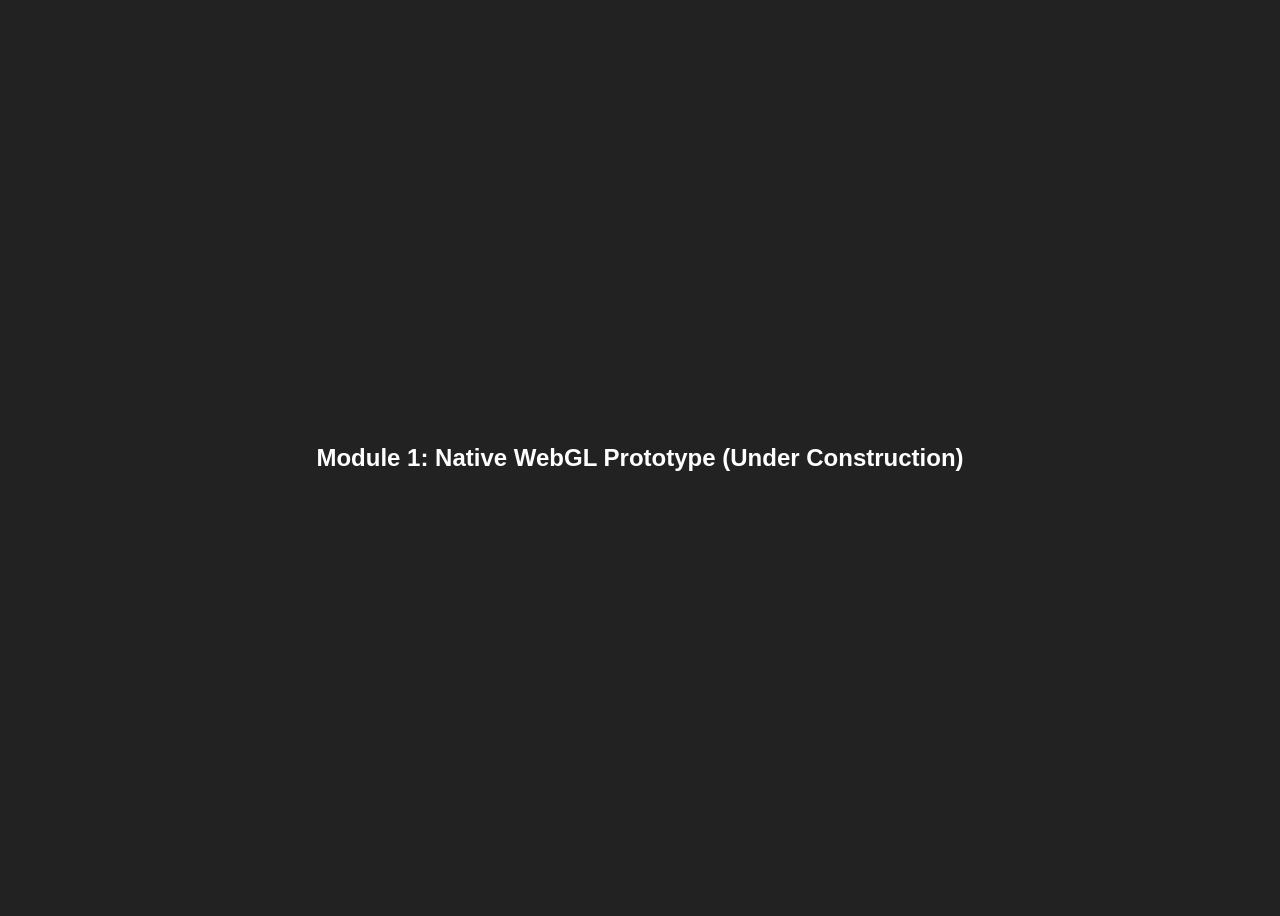
==== modules/module1-webgl/index.html @ 401b4e0e "Setup folder structure and Web Shell Portal navigation" ====
<!-- Page displaying pure WebGL. -->
<!DOCTYPE html>
<html>
<body style="background:#222; color:#fff; display:flex; justify-content:center; align-items:center; height:100vh; font-family:sans-serif;">
    <h2>Module 1: Native WebGL Prototype (Under Construction)</h2>
</body>
</html>
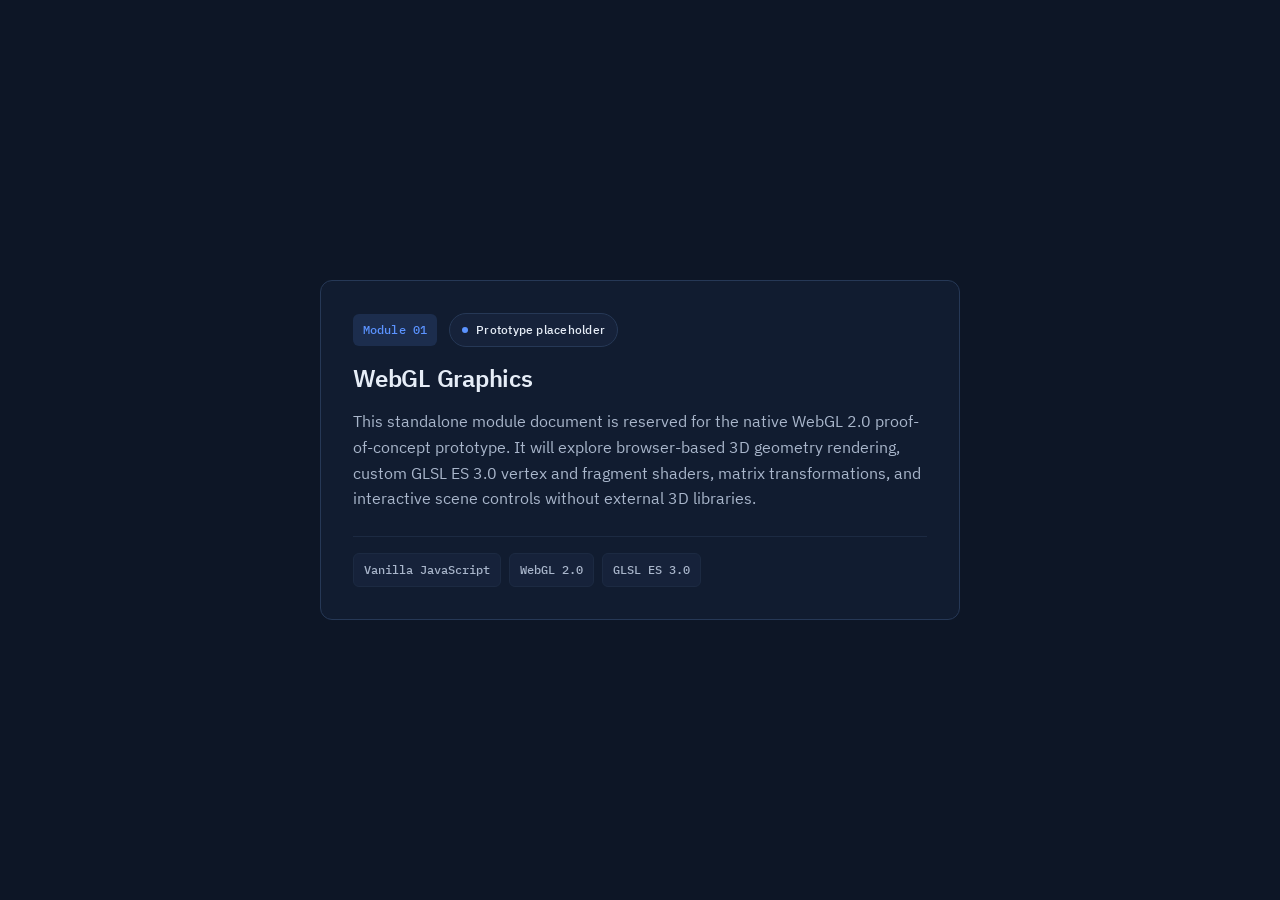
==== commit d64cb831: "feat(portal): complete Phase 2 portal shell, navigation, docs, and layout refinement" ====
--- a/modules/module1-webgl/index.html
+++ b/modules/module1-webgl/index.html
@@ -1,7 +1,167 @@
-<!-- Page displaying pure WebGL. -->
-<!DOCTYPE html>
-<html>
-<body style="background:#222; color:#fff; display:flex; justify-content:center; align-items:center; height:100vh; font-family:sans-serif;">
-    <h2>Module 1: Native WebGL Prototype (Under Construction)</h2>
-</body>
-</html>+<!doctype html>
+<html lang="en">
+  <head>
+    <meta charset="UTF-8" />
+    <meta name="viewport" content="width=device-width, initial-scale=1.0" />
+    <title>Module 01: WebGL Graphics — Prototype Placeholder</title>
+    <link rel="stylesheet" href="../../css/fonts.css" />
+    <style>
+      :root {
+        --bg-canvas: #0d1626;
+        --bg-surface: #111c30;
+        --bg-tag: #16223a;
+        --border-subtle: #1c2a42;
+        --border-default: #263856;
+        --text-primary: #e6edf7;
+        --text-secondary: #a9b6cb;
+        --text-muted: #7d8ba3;
+        --module-accent: #5b93ff;
+        --module-accent-bg: rgba(91, 147, 255, 0.14);
+        --font-sans: "IBM Plex Sans", system-ui, -apple-system, "Segoe UI", sans-serif;
+        --font-mono: "IBM Plex Mono", ui-monospace, SFMono-Regular, Consolas, monospace;
+        color-scheme: dark;
+      }
+
+      *,
+      *::before,
+      *::after {
+        box-sizing: border-box;
+        margin: 0;
+        padding: 0;
+      }
+
+      html,
+      body {
+        min-height: 100dvh;
+        background-color: var(--bg-canvas);
+        color: var(--text-primary);
+        font-family: var(--font-sans);
+        font-size: 16px;
+        line-height: 1.6;
+        -webkit-font-smoothing: antialiased;
+      }
+
+      body {
+        display: flex;
+        align-items: center;
+        justify-content: center;
+        padding: 24px;
+      }
+
+      .placeholder-card {
+        width: 100%;
+        max-width: 640px;
+        background-color: var(--bg-surface);
+        border: 1px solid var(--border-default);
+        border-radius: 12px;
+        padding: 32px;
+        display: flex;
+        flex-direction: column;
+        gap: 16px;
+      }
+
+      .placeholder-meta {
+        display: flex;
+        flex-wrap: wrap;
+        align-items: center;
+        gap: 12px;
+      }
+
+      .module-badge {
+        display: inline-flex;
+        align-items: center;
+        padding: 8px 10px;
+        border-radius: 6px;
+        background-color: var(--module-accent-bg);
+        color: var(--module-accent);
+        font-family: var(--font-mono);
+        font-size: 0.75rem;
+        font-weight: 500;
+        line-height: 1.4;
+        letter-spacing: 0.01em;
+      }
+
+      .status-label {
+        display: inline-flex;
+        align-items: center;
+        gap: 8px;
+        padding: 8px 12px;
+        border-radius: 999px;
+        background-color: var(--bg-tag);
+        border: 1px solid var(--border-default);
+        color: var(--text-primary);
+        font-size: 0.75rem;
+        font-weight: 500;
+        line-height: 1.4;
+        letter-spacing: 0.02em;
+      }
+
+      .status-dot {
+        width: 6px;
+        height: 6px;
+        border-radius: 999px;
+        background-color: var(--module-accent);
+      }
+
+      h1 {
+        font-size: 1.5rem;
+        font-weight: 600;
+        line-height: 1.25;
+        letter-spacing: -0.01em;
+        color: var(--text-primary);
+      }
+
+      p {
+        font-size: 1rem;
+        color: var(--text-secondary);
+        max-width: 60ch;
+      }
+
+      .tech-specs {
+        margin-top: 8px;
+        padding-top: 16px;
+        border-top: 1px solid var(--border-subtle);
+        display: flex;
+        flex-wrap: wrap;
+        gap: 8px;
+        list-style: none;
+      }
+
+      .tech-tag {
+        padding: 8px 10px;
+        border-radius: 6px;
+        background-color: var(--bg-tag);
+        border: 1px solid var(--border-subtle);
+        color: var(--text-secondary);
+        font-family: var(--font-mono);
+        font-size: 0.75rem;
+        font-weight: 500;
+        line-height: 1.4;
+      }
+    </style>
+  </head>
+  <body>
+    <main class="placeholder-card" aria-labelledby="module-heading">
+      <div class="placeholder-meta">
+        <span class="module-badge">Module 01</span>
+        <span class="status-label">
+          <span class="status-dot" aria-hidden="true"></span>
+          <span>Prototype placeholder</span>
+        </span>
+      </div>
+      <h1 id="module-heading">WebGL Graphics</h1>
+      <p>
+        This standalone module document is reserved for the native WebGL 2.0
+        proof-of-concept prototype. It will explore browser-based 3D geometry
+        rendering, custom GLSL ES 3.0 vertex and fragment shaders, matrix
+        transformations, and interactive scene controls without external 3D
+        libraries.
+      </p>
+      <ul class="tech-specs" aria-label="Planned technologies">
+        <li class="tech-tag">Vanilla JavaScript</li>
+        <li class="tech-tag">WebGL 2.0</li>
+        <li class="tech-tag">GLSL ES 3.0</li>
+      </ul>
+    </main>
+  </body>
+</html>
--- a/css/fonts.css
+++ b/css/fonts.css
@@ -0,0 +1,50 @@
+/* ==========================================================================
+   Typography: Self-Hosted Font Definitions
+   Font Families: IBM Plex Sans & IBM Plex Mono
+   License: SIL Open Font License 1.1 (see ../assets/fonts/LICENSE.txt)
+   ========================================================================== */
+
+/* IBM Plex Sans - Regular (400) */
+@font-face {
+  font-family: 'IBM Plex Sans';
+  font-style: normal;
+  font-weight: 400;
+  font-display: swap;
+  src: url('../assets/fonts/IBMPlexSans-Regular.woff2') format('woff2');
+}
+
+/* IBM Plex Sans - Medium (500) */
+@font-face {
+  font-family: 'IBM Plex Sans';
+  font-style: normal;
+  font-weight: 500;
+  font-display: swap;
+  src: url('../assets/fonts/IBMPlexSans-Medium.woff2') format('woff2');
+}
+
+/* IBM Plex Sans - SemiBold (600) */
+@font-face {
+  font-family: 'IBM Plex Sans';
+  font-style: normal;
+  font-weight: 600;
+  font-display: swap;
+  src: url('../assets/fonts/IBMPlexSans-SemiBold.woff2') format('woff2');
+}
+
+/* IBM Plex Mono - Regular (400) */
+@font-face {
+  font-family: 'IBM Plex Mono';
+  font-style: normal;
+  font-weight: 400;
+  font-display: swap;
+  src: url('../assets/fonts/IBMPlexMono-Regular.woff2') format('woff2');
+}
+
+/* IBM Plex Mono - Medium (500) */
+@font-face {
+  font-family: 'IBM Plex Mono';
+  font-style: normal;
+  font-weight: 500;
+  font-display: swap;
+  src: url('../assets/fonts/IBMPlexMono-Medium.woff2') format('woff2');
+}
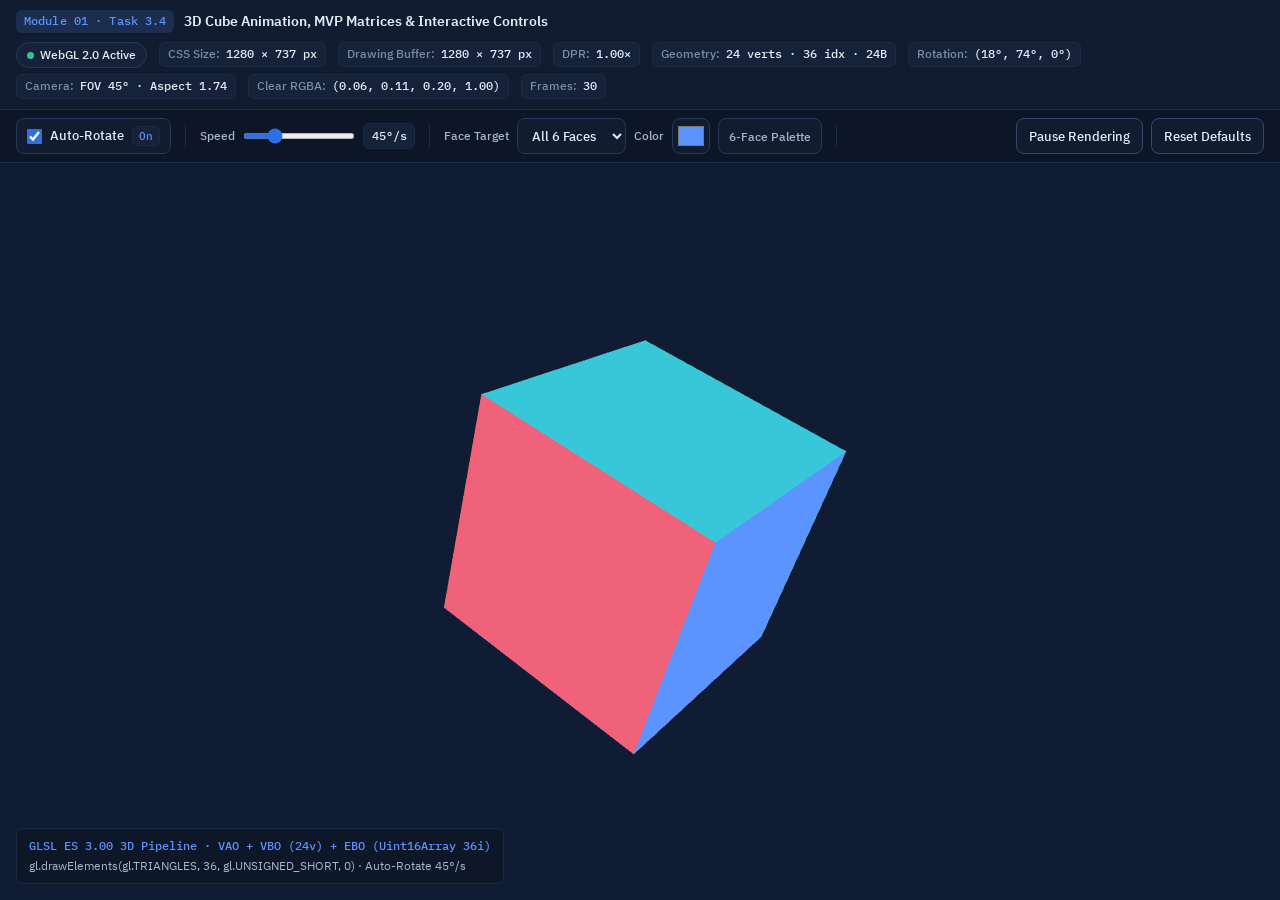
==== commit ae77cbb2: "Add WebGL shader pipeline implementation and responsive styles - Introduced a new JavaScript file sh" ====
--- a/modules/module1-webgl/index.html
+++ b/modules/module1-webgl/index.html
@@ -3,165 +3,323 @@
   <head>
     <meta charset="UTF-8" />
     <meta name="viewport" content="width=device-width, initial-scale=1.0" />
-    <title>Module 01: WebGL Graphics — Prototype Placeholder</title>
+    <title>Module 01: WebGL Graphics — Task 3.4 Animation &amp; Interactive Controls</title>
+    <link
+      rel="icon"
+      type="image/svg+xml"
+      href="data:image/svg+xml,%3Csvg xmlns='http://www.w3.org/2000/svg' viewBox='0 0 32 32' fill='none'%3E%3Crect width='32' height='32' rx='6' fill='%230B1220'/%3E%3Cpolygon points='16,4 27,10.5 27,21.5 16,28 5,21.5 5,10.5' stroke='%235B93FF' stroke-width='2' stroke-linejoin='round'/%3E%3Cpolyline points='5,10.5 16,17 27,10.5' stroke='%2338C6D9' stroke-width='2' stroke-linejoin='round'/%3E%3Cline x1='16' y1='17' x2='16' y2='28' stroke='%2338C6D9' stroke-width='2' stroke-linecap='round'/%3E%3C/svg%3E"
+    />
     <link rel="stylesheet" href="../../css/fonts.css" />
-    <style>
-      :root {
-        --bg-canvas: #0d1626;
-        --bg-surface: #111c30;
-        --bg-tag: #16223a;
-        --border-subtle: #1c2a42;
-        --border-default: #263856;
-        --text-primary: #e6edf7;
-        --text-secondary: #a9b6cb;
-        --text-muted: #7d8ba3;
-        --module-accent: #5b93ff;
-        --module-accent-bg: rgba(91, 147, 255, 0.14);
-        --font-sans: "IBM Plex Sans", system-ui, -apple-system, "Segoe UI", sans-serif;
-        --font-mono: "IBM Plex Mono", ui-monospace, SFMono-Regular, Consolas, monospace;
-        color-scheme: dark;
-      }
-
-      *,
-      *::before,
-      *::after {
-        box-sizing: border-box;
-        margin: 0;
-        padding: 0;
-      }
-
-      html,
-      body {
-        min-height: 100dvh;
-        background-color: var(--bg-canvas);
-        color: var(--text-primary);
-        font-family: var(--font-sans);
-        font-size: 16px;
-        line-height: 1.6;
-        -webkit-font-smoothing: antialiased;
-      }
-
-      body {
-        display: flex;
-        align-items: center;
-        justify-content: center;
-        padding: 24px;
-      }
-
-      .placeholder-card {
-        width: 100%;
-        max-width: 640px;
-        background-color: var(--bg-surface);
-        border: 1px solid var(--border-default);
-        border-radius: 12px;
-        padding: 32px;
-        display: flex;
-        flex-direction: column;
-        gap: 16px;
-      }
-
-      .placeholder-meta {
-        display: flex;
-        flex-wrap: wrap;
-        align-items: center;
-        gap: 12px;
-      }
-
-      .module-badge {
-        display: inline-flex;
-        align-items: center;
-        padding: 8px 10px;
-        border-radius: 6px;
-        background-color: var(--module-accent-bg);
-        color: var(--module-accent);
-        font-family: var(--font-mono);
-        font-size: 0.75rem;
-        font-weight: 500;
-        line-height: 1.4;
-        letter-spacing: 0.01em;
-      }
-
-      .status-label {
-        display: inline-flex;
-        align-items: center;
-        gap: 8px;
-        padding: 8px 12px;
-        border-radius: 999px;
-        background-color: var(--bg-tag);
-        border: 1px solid var(--border-default);
-        color: var(--text-primary);
-        font-size: 0.75rem;
-        font-weight: 500;
-        line-height: 1.4;
-        letter-spacing: 0.02em;
-      }
-
-      .status-dot {
-        width: 6px;
-        height: 6px;
-        border-radius: 999px;
-        background-color: var(--module-accent);
-      }
-
-      h1 {
-        font-size: 1.5rem;
-        font-weight: 600;
-        line-height: 1.25;
-        letter-spacing: -0.01em;
-        color: var(--text-primary);
-      }
-
-      p {
-        font-size: 1rem;
-        color: var(--text-secondary);
-        max-width: 60ch;
-      }
-
-      .tech-specs {
-        margin-top: 8px;
-        padding-top: 16px;
-        border-top: 1px solid var(--border-subtle);
-        display: flex;
-        flex-wrap: wrap;
-        gap: 8px;
-        list-style: none;
-      }
-
-      .tech-tag {
-        padding: 8px 10px;
-        border-radius: 6px;
-        background-color: var(--bg-tag);
-        border: 1px solid var(--border-subtle);
-        color: var(--text-secondary);
-        font-family: var(--font-mono);
-        font-size: 0.75rem;
-        font-weight: 500;
-        line-height: 1.4;
-      }
-    </style>
+    <link rel="stylesheet" href="./style.css" />
   </head>
   <body>
-    <main class="placeholder-card" aria-labelledby="module-heading">
-      <div class="placeholder-meta">
-        <span class="module-badge">Module 01</span>
-        <span class="status-label">
-          <span class="status-dot" aria-hidden="true"></span>
-          <span>Prototype placeholder</span>
-        </span>
+    <main class="module-shell" aria-labelledby="module-title">
+      <!-- Top Instrument & Telemetry Bar (Diagnostics for Tasks 3.1 – 3.4) -->
+      <header class="instrument-bar">
+        <div class="instrument-identity">
+          <span class="module-badge">Module 01 · Task 3.4</span>
+          <h1 class="instrument-title" id="module-title">
+            3D Cube Animation, MVP Matrices &amp; Interactive Controls
+          </h1>
+        </div>
+
+        <ul class="telemetry-list" aria-label="WebGL runtime diagnostics">
+          <li>
+            <span
+              class="status-pill"
+              id="status-pill"
+              data-state="active"
+              role="status"
+              aria-live="polite"
+            >
+              <span class="status-dot" aria-hidden="true"></span>
+              <span id="status-text">Initializing…</span>
+            </span>
+          </li>
+          <li class="telemetry-item" title="Canvas CSS layout dimensions in CSS pixels">
+            <span class="telemetry-label">CSS Size:</span>
+            <span class="telemetry-value" id="telemetry-css-size">0 × 0 px</span>
+          </li>
+          <li
+            class="telemetry-item"
+            title="WebGL GPU drawing-buffer dimensions in physical pixels"
+          >
+            <span class="telemetry-label">Drawing Buffer:</span>
+            <span class="telemetry-value" id="telemetry-buffer-size">0 × 0 px</span>
+          </li>
+          <li
+            class="telemetry-item"
+            title="Effective Device Pixel Ratio applied to drawing buffer"
+          >
+            <span class="telemetry-label">DPR:</span>
+            <span class="telemetry-value" id="telemetry-dpr">1.00×</span>
+          </li>
+          <li
+            class="telemetry-item"
+            title="Active mesh vertex count, EBO index count, and VBO stride"
+          >
+            <span class="telemetry-label">Geometry:</span>
+            <span class="telemetry-value" id="telemetry-geometry">
+              24 verts · 36 idx · 24B
+            </span>
+          </li>
+          <li
+            class="telemetry-item"
+            title="Current Euler rotation angles (rx, ry, rz) in degrees"
+          >
+            <span class="telemetry-label">Rotation:</span>
+            <span class="telemetry-value" id="telemetry-rotation">
+              (18°, -28°, 0°)
+            </span>
+          </li>
+          <li
+            class="telemetry-item"
+            title="Perspective projection vertical FOV and drawing-buffer aspect ratio"
+          >
+            <span class="telemetry-label">Camera:</span>
+            <span class="telemetry-value" id="telemetry-camera">
+              FOV 45° · Aspect 1.00
+            </span>
+          </li>
+          <li class="telemetry-item" title="Configured RGBA framebuffer clear color">
+            <span class="telemetry-label">Clear RGBA:</span>
+            <span class="telemetry-value" id="telemetry-clear-color">
+              (0.06, 0.11, 0.20, 1.00)
+            </span>
+          </li>
+          <li class="telemetry-item" title="Active requestAnimationFrame loop counter">
+            <span class="telemetry-label">Frames:</span>
+            <span class="telemetry-value" id="telemetry-frames">0</span>
+          </li>
+        </ul>
+      </header>
+
+      <!-- Task 3.4 Compact Interactive Control Strip -->
+      <section
+        class="control-panel"
+        id="control-panel"
+        aria-label="3D animation and object controls"
+      >
+        <!-- A. Auto-Rotate Toggle -->
+        <div class="control-group">
+          <label class="control-toggle" for="control-auto-rotate">
+            <input
+              type="checkbox"
+              id="control-auto-rotate"
+              class="control-checkbox"
+              checked
+            />
+            <span class="control-toggle-text">Auto-Rotate</span>
+            <span class="control-state-chip" id="control-auto-rotate-state">
+              On
+            </span>
+          </label>
+        </div>
+
+        <span class="control-divider" aria-hidden="true"></span>
+
+        <!-- B. Rotation Speed Slider (Degrees / Second) -->
+        <div class="control-group control-group--slider">
+          <label class="control-label" for="control-rotation-speed">
+            Speed
+          </label>
+          <input
+            type="range"
+            id="control-rotation-speed"
+            class="control-slider"
+            min="0"
+            max="180"
+            step="1"
+            value="45"
+            aria-describedby="control-speed-value"
+          />
+          <output
+            class="control-output"
+            id="control-speed-value"
+            for="control-rotation-speed"
+          >
+            45°/s
+          </output>
+        </div>
+
+        <span class="control-divider" aria-hidden="true"></span>
+
+        <!-- C. Object Vertex Color Control (VBO gl.bufferSubData update) -->
+        <div class="control-group">
+          <label class="control-label" for="control-color-target">
+            Face Target
+          </label>
+          <select
+            id="control-color-target"
+            class="control-select"
+            aria-label="Select cube face or all faces for color update"
+          >
+            <option value="all" selected>All 6 Faces</option>
+            <option value="0">Front (+Z)</option>
+            <option value="1">Back (-Z)</option>
+            <option value="2">Top (+Y)</option>
+            <option value="3">Bottom (-Y)</option>
+            <option value="4">Right (+X)</option>
+            <option value="5">Left (-X)</option>
+          </select>
+
+          <label class="control-label" for="control-object-color">
+            Color
+          </label>
+          <input
+            type="color"
+            id="control-object-color"
+            class="control-color-input"
+            value="#5c94ff"
+            aria-label="Cube vertex color picker"
+          />
+
+          <button
+            type="button"
+            id="control-color-palette"
+            class="control-btn control-btn--compact"
+            title="Restore the default 6-face scientific color palette in the VBO"
+          >
+            6-Face Palette
+          </button>
+        </div>
+
+        <span class="control-divider" aria-hidden="true"></span>
+
+        <!-- D. Pause / Resume Rendering & E. Reset to Defaults -->
+        <div class="control-group control-group--actions">
+          <button
+            type="button"
+            id="control-pause-resume"
+            class="control-btn"
+            aria-pressed="false"
+          >
+            Pause Rendering
+          </button>
+          <button
+            type="button"
+            id="control-reset"
+            class="control-btn"
+          >
+            Reset Defaults
+          </button>
+        </div>
+      </section>
+
+      <!-- Responsive WebGL Canvas Stage -->
+      <div class="canvas-stage" id="canvas-stage">
+        <canvas
+          id="webgl-canvas"
+          class="webgl-canvas"
+          tabindex="0"
+          role="img"
+          aria-label="WebGL 2.0 3D rendering surface displaying an animated indexed 6-face colored 3D cube with interactive rotation speed, color, and lifecycle controls."
+        >
+          Your browser does not support the HTML5 canvas element or WebGL 2.0
+          rendering context required for this graphics prototype.
+        </canvas>
+
+        <!-- Stage Verification Caption -->
+        <div class="stage-caption" id="stage-caption" aria-hidden="true">
+          <span class="stage-caption-title" id="stage-caption-title">
+            GLSL ES 3.00 3D Pipeline · VAO + VBO (24v) + EBO (Uint16Array 36i)
+          </span>
+          <span class="stage-caption-text" id="stage-caption-text">
+            Delta-Time Animation (Δθ = ω · Δt) · MVP Uniforms + VBO gl.bufferSubData()
+          </span>
+        </div>
+
+        <!-- Shader / Program Compilation Diagnostic Overlay -->
+        <div
+          class="stage-overlay"
+          id="shader-error-overlay"
+          role="alert"
+          aria-live="assertive"
+          hidden
+        >
+          <div class="overlay-card overlay-card--danger">
+            <span class="overlay-badge overlay-badge--danger">
+              GLSL Pipeline Error
+            </span>
+            <h2 class="overlay-title">
+              Shader Compilation or Program Linking Failed
+            </h2>
+            <p class="overlay-description">
+              The GPU driver rejected the GLSL ES 3.00 shader source or program
+              link step. Rendering has been halted safely and partially created
+              GPU resources were released.
+            </p>
+            <pre class="overlay-log" id="shader-error-log"></pre>
+          </div>
+        </div>
+
+        <!-- Context Loss Notification Overlay -->
+        <div
+          class="stage-overlay"
+          id="context-lost-overlay"
+          role="status"
+          aria-live="assertive"
+          hidden
+        >
+          <div class="overlay-card overlay-card--warning">
+            <span class="overlay-badge overlay-badge--warning">
+              webglcontextlost
+            </span>
+            <h2 class="overlay-title">WebGL 2.0 Rendering Context Lost</h2>
+            <p class="overlay-description">
+              The GPU rendering context was interrupted (due to a GPU driver
+              reset, system sleep, background resource reclamation, or manual
+              simulation). The animation loop has been paused safely, and the
+              application is waiting for the browser to fire
+              <code class="overlay-code">webglcontextrestored</code> to rebuild
+              shaders, VBO, EBO, and VAO resources.
+            </p>
+          </div>
+        </div>
+
+        <!-- Unsupported WebGL 2.0 Fallback Overlay -->
+        <div
+          class="stage-overlay"
+          id="webgl-fallback"
+          role="alert"
+          aria-live="assertive"
+          hidden
+        >
+          <div class="overlay-card overlay-card--danger">
+            <span class="overlay-badge overlay-badge--danger">
+              WebGL 2.0 Unavailable
+            </span>
+            <h2 class="overlay-title">
+              Unable to Initialize WebGL 2.0 Rendering Context
+            </h2>
+            <p class="overlay-description" id="fallback-reason">
+              This prototype requires a native
+              <code class="overlay-code">WebGL2RenderingContext</code> (OpenGL
+              ES 3.0 for the Web), which could not be created in your current
+              browser environment.
+            </p>
+            <ul class="overlay-checklist">
+              <li>
+                Verify that you are using a modern browser with WebGL 2.0
+                support (Chrome, Edge, Firefox, or Safari 15+).
+              </li>
+              <li>
+                Ensure hardware acceleration is enabled in your browser settings.
+              </li>
+              <li>
+                If testing fallback simulation via
+                <code class="overlay-code">?webgl=unsupported</code>, remove the
+                query parameter to restore normal WebGL 2.0 initialization.
+              </li>
+            </ul>
+          </div>
+        </div>
       </div>
-      <h1 id="module-heading">WebGL Graphics</h1>
-      <p>
-        This standalone module document is reserved for the native WebGL 2.0
-        proof-of-concept prototype. It will explore browser-based 3D geometry
-        rendering, custom GLSL ES 3.0 vertex and fragment shaders, matrix
-        transformations, and interactive scene controls without external 3D
-        libraries.
-      </p>
-      <ul class="tech-specs" aria-label="Planned technologies">
-        <li class="tech-tag">Vanilla JavaScript</li>
-        <li class="tech-tag">WebGL 2.0</li>
-        <li class="tech-tag">GLSL ES 3.0</li>
-      </ul>
     </main>
+
+    <script src="./js/math.js"></script>
+    <script src="./js/shaders.js"></script>
+    <script src="./js/geometry.js"></script>
+    <script src="./js/main.js"></script>
   </body>
 </html>
--- a/modules/module1-webgl/style.css
+++ b/modules/module1-webgl/style.css
@@ -0,0 +1,615 @@
+/* ==========================================================================
+   Module 01: WebGL Graphics — Task 3.1 Stylesheet
+   Scope: Responsive Canvas Stage, Telemetry Status Bar, and Fallback Overlays
+   Design Alignment: "The Instrument Panel of a Graphics Lab" (see ../../DESIGN.md)
+   ========================================================================== */
+
+:root {
+  --bg-canvas: #0b1220;
+  --bg-surface: #111c30;
+  --bg-surface-sunken: #0d1626;
+  --bg-tag: #16223a;
+  --border-subtle: #1c2a42;
+  --border-default: #263856;
+  --border-strong: #34496b;
+  --text-primary: #e6edf7;
+  --text-secondary: #a9b6cb;
+  --text-muted: #7d8ba3;
+  --module-accent: #5b93ff;
+  --module-accent-bg: rgba(91, 147, 255, 0.14);
+  --accent-cyan: #38c6d9;
+  --status-success: #34c38f;
+  --status-warning: #f2b84b;
+  --status-danger: #f0706a;
+  --focus-ring: #5ee1f0;
+  --font-sans: "IBM Plex Sans", system-ui, -apple-system, "Segoe UI", sans-serif;
+  --font-mono: "IBM Plex Mono", ui-monospace, SFMono-Regular, Consolas, monospace;
+  color-scheme: dark;
+}
+
+*,
+*::before,
+*::after {
+  box-sizing: border-box;
+  margin: 0;
+  padding: 0;
+}
+
+[hidden] {
+  display: none !important;
+}
+
+html,
+body {
+  width: 100%;
+  height: 100%;
+  min-height: 100dvh;
+  background-color: var(--bg-canvas);
+  color: var(--text-primary);
+  font-family: var(--font-sans);
+  font-size: 16px;
+  line-height: 1.5;
+  overflow: hidden;
+  -webkit-font-smoothing: antialiased;
+  -moz-osx-font-smoothing: grayscale;
+}
+
+/* ==========================================================================
+   Module Layout Shell (Flex Column Filling 100% Viewport)
+   ========================================================================== */
+
+.module-shell {
+  display: flex;
+  flex-direction: column;
+  width: 100%;
+  height: 100dvh;
+  background-color: var(--bg-canvas);
+}
+
+/* ==========================================================================
+   Top Instrument Telemetry Bar (Read-Only Diagnostics for Task 3.1)
+   ========================================================================== */
+
+.instrument-bar {
+  display: flex;
+  flex-wrap: wrap;
+  align-items: center;
+  justify-content: space-between;
+  gap: 8px 16px;
+  padding: 10px 16px;
+  background-color: var(--bg-surface);
+  border-bottom: 1px solid var(--border-subtle);
+  flex-shrink: 0;
+  z-index: 2;
+}
+
+.instrument-identity {
+  display: flex;
+  align-items: center;
+  gap: 10px;
+  min-width: 0;
+}
+
+.module-badge {
+  display: inline-flex;
+  align-items: center;
+  padding: 3px 8px;
+  border-radius: 6px;
+  background-color: var(--module-accent-bg);
+  color: var(--module-accent);
+  font-family: var(--font-mono);
+  font-size: 0.75rem;
+  font-weight: 500;
+  line-height: 1.4;
+  letter-spacing: 0.01em;
+  white-space: nowrap;
+}
+
+.instrument-title {
+  font-size: 0.875rem;
+  font-weight: 600;
+  color: var(--text-primary);
+  white-space: nowrap;
+  overflow: hidden;
+  text-overflow: ellipsis;
+}
+
+.telemetry-list {
+  display: flex;
+  flex-wrap: wrap;
+  align-items: center;
+  gap: 6px 12px;
+  list-style: none;
+}
+
+.telemetry-item {
+  display: inline-flex;
+  align-items: center;
+  gap: 6px;
+  padding: 3px 8px;
+  border-radius: 6px;
+  background-color: var(--bg-tag);
+  border: 1px solid var(--border-subtle);
+  font-size: 0.75rem;
+  line-height: 1.4;
+}
+
+.telemetry-label {
+  color: var(--text-muted);
+  font-weight: 500;
+}
+
+.telemetry-value {
+  color: var(--text-primary);
+  font-family: var(--font-mono);
+  font-weight: 500;
+  font-variant-numeric: tabular-nums;
+}
+
+.status-pill {
+  display: inline-flex;
+  align-items: center;
+  gap: 6px;
+  padding: 3px 10px;
+  border-radius: 999px;
+  background-color: var(--bg-tag);
+  border: 1px solid var(--border-default);
+  font-size: 0.75rem;
+  font-weight: 500;
+  color: var(--text-primary);
+}
+
+.status-dot {
+  width: 7px;
+  height: 7px;
+  border-radius: 999px;
+  background-color: var(--status-success);
+  flex-shrink: 0;
+}
+
+.status-pill[data-state="active"] .status-dot {
+  background-color: var(--status-success);
+}
+
+.status-pill[data-state="paused"] .status-dot,
+.status-pill[data-state="lost"] .status-dot {
+  background-color: var(--status-warning);
+}
+
+.status-pill[data-state="unsupported"] .status-dot {
+  background-color: var(--status-danger);
+}
+
+/* ==========================================================================
+   Task 3.4 Compact Interactive Control Strip
+   ========================================================================== */
+
+.control-panel {
+  display: flex;
+  flex-wrap: wrap;
+  align-items: center;
+  gap: 8px 14px;
+  padding: 8px 16px;
+  background-color: var(--bg-surface-sunken);
+  border-bottom: 1px solid var(--border-subtle);
+  flex-shrink: 0;
+  z-index: 2;
+}
+
+.control-group {
+  display: inline-flex;
+  flex-wrap: wrap;
+  align-items: center;
+  gap: 8px;
+}
+
+.control-group--actions {
+  margin-left: auto;
+}
+
+.control-divider {
+  width: 1px;
+  height: 22px;
+  background-color: var(--border-subtle);
+  flex-shrink: 0;
+}
+
+.control-label {
+  font-size: 0.75rem;
+  font-weight: 500;
+  color: var(--text-secondary);
+  white-space: nowrap;
+}
+
+/* A. Auto-Rotate Checkbox Toggle */
+.control-toggle {
+  display: inline-flex;
+  align-items: center;
+  gap: 8px;
+  min-height: 36px;
+  padding: 4px 10px;
+  border-radius: 8px;
+  background-color: var(--bg-surface);
+  border: 1px solid var(--border-default);
+  cursor: pointer;
+  user-select: none;
+  transition:
+    background-color 120ms cubic-bezier(0.22, 1, 0.36, 1),
+    border-color 120ms cubic-bezier(0.22, 1, 0.36, 1);
+}
+
+.control-toggle:hover {
+  border-color: var(--border-strong);
+}
+
+.control-toggle:focus-within {
+  outline: 2px solid var(--focus-ring);
+  outline-offset: 2px;
+}
+
+.control-checkbox {
+  width: 15px;
+  height: 15px;
+  accent-color: #2f6fe4;
+  cursor: pointer;
+}
+
+.control-checkbox:focus {
+  outline: none;
+}
+
+.control-toggle-text {
+  font-size: 0.8125rem;
+  font-weight: 500;
+  color: var(--text-primary);
+}
+
+.control-state-chip {
+  display: inline-flex;
+  align-items: center;
+  padding: 1px 6px;
+  border-radius: 6px;
+  background-color: var(--bg-tag);
+  border: 1px solid var(--border-subtle);
+  font-family: var(--font-mono);
+  font-size: 0.6875rem;
+  font-weight: 500;
+  color: var(--module-accent);
+}
+
+.control-state-chip[data-active="false"] {
+  color: var(--text-muted);
+}
+
+/* B. Rotation Speed Slider */
+.control-slider {
+  width: 112px;
+  height: 6px;
+  accent-color: #2f6fe4;
+  cursor: pointer;
+}
+
+.control-slider:focus-visible {
+  outline: 2px solid var(--focus-ring);
+  outline-offset: 4px;
+  border-radius: 4px;
+}
+
+.control-output {
+  min-width: 52px;
+  padding: 3px 7px;
+  border-radius: 6px;
+  background-color: var(--bg-tag);
+  border: 1px solid var(--border-subtle);
+  font-family: var(--font-mono);
+  font-size: 0.75rem;
+  font-weight: 500;
+  font-variant-numeric: tabular-nums;
+  text-align: right;
+  color: var(--text-primary);
+}
+
+/* C. Face Target Select & Color Input */
+.control-select {
+  min-height: 36px;
+  padding: 4px 10px;
+  border-radius: 8px;
+  background-color: var(--bg-surface);
+  border: 1px solid var(--border-default);
+  color: var(--text-primary);
+  font-family: var(--font-sans);
+  font-size: 0.8125rem;
+  font-weight: 500;
+  cursor: pointer;
+  transition: border-color 120ms cubic-bezier(0.22, 1, 0.36, 1);
+}
+
+.control-select:hover {
+  border-color: var(--border-strong);
+}
+
+.control-select:focus-visible {
+  outline: 2px solid var(--focus-ring);
+  outline-offset: 2px;
+}
+
+.control-color-input {
+  width: 38px;
+  height: 36px;
+  padding: 3px;
+  border-radius: 8px;
+  background-color: var(--bg-surface);
+  border: 1px solid var(--border-default);
+  cursor: pointer;
+}
+
+.control-color-input:hover {
+  border-color: var(--border-strong);
+}
+
+.control-color-input:focus-visible {
+  outline: 2px solid var(--focus-ring);
+  outline-offset: 2px;
+}
+
+/* D & E. Action Buttons */
+.control-btn {
+  display: inline-flex;
+  align-items: center;
+  justify-content: center;
+  min-height: 36px;
+  padding: 6px 12px;
+  border-radius: 8px;
+  background-color: var(--bg-surface);
+  border: 1px solid var(--border-strong);
+  color: var(--text-primary);
+  font-family: var(--font-sans);
+  font-size: 0.8125rem;
+  font-weight: 500;
+  cursor: pointer;
+  white-space: nowrap;
+  transition:
+    background-color 120ms cubic-bezier(0.22, 1, 0.36, 1),
+    border-color 120ms cubic-bezier(0.22, 1, 0.36, 1),
+    color 120ms cubic-bezier(0.22, 1, 0.36, 1);
+}
+
+.control-btn:hover {
+  background-color: #15233b;
+  border-color: var(--module-accent);
+}
+
+.control-btn:active {
+  background-color: var(--bg-tag);
+}
+
+.control-btn:focus-visible {
+  outline: 2px solid var(--focus-ring);
+  outline-offset: 2px;
+}
+
+.control-btn[aria-pressed="true"] {
+  background-color: rgba(242, 184, 75, 0.14);
+  border-color: rgba(242, 184, 75, 0.55);
+  color: var(--status-warning);
+}
+
+.control-btn--compact {
+  padding: 5px 10px;
+  font-size: 0.75rem;
+  border-color: var(--border-default);
+  color: var(--text-secondary);
+}
+
+.control-btn--compact:hover {
+  color: var(--text-primary);
+}
+
+/* ==========================================================================
+   Responsive Canvas Stage & WebGL Drawing Surface
+   ========================================================================== */
+
+.canvas-stage {
+  position: relative;
+  flex: 1;
+  width: 100%;
+  min-height: 0;
+  background-color: var(--bg-surface-sunken);
+  overflow: hidden;
+}
+
+/*
+ * CRITICAL GRAPHICS RULE:
+ * CSS `width: 100%` and `height: 100%` only define the DOM layout box size
+ * in CSS pixels. JavaScript (`ResizeObserver`) reads this layout size and
+ * updates the `<canvas>` element's `width` and `height` attributes to set the
+ * actual GPU drawing-buffer resolution.
+ * `display: block` prevents the 4px inline-baseline whitespace gap at the bottom.
+ */
+.webgl-canvas {
+  display: block;
+  width: 100%;
+  height: 100%;
+}
+
+.webgl-canvas:focus-visible {
+  outline: 2px solid var(--focus-ring);
+  outline-offset: -2px;
+}
+
+/* Subtle bottom-left stage watermark for Task 3.1 verification */
+.stage-caption {
+  position: absolute;
+  left: 16px;
+  bottom: 16px;
+  pointer-events: none;
+  display: flex;
+  flex-direction: column;
+  gap: 2px;
+  padding: 8px 12px;
+  border-radius: 8px;
+  background-color: rgba(13, 22, 38, 0.78);
+  border: 1px solid var(--border-subtle);
+}
+
+.stage-caption-title {
+  font-family: var(--font-mono);
+  font-size: 0.75rem;
+  font-weight: 500;
+  color: var(--module-accent);
+}
+
+.stage-caption-text {
+  font-size: 0.75rem;
+  color: var(--text-secondary);
+}
+
+/* ==========================================================================
+   Lifecycle Overlays: Context Loss & Unsupported Browser Fallback
+   ========================================================================== */
+
+.stage-overlay {
+  position: absolute;
+  inset: 0;
+  z-index: 10;
+  display: flex;
+  align-items: center;
+  justify-content: center;
+  padding: 24px;
+  background-color: rgba(11, 18, 32, 0.92);
+}
+
+.overlay-card {
+  width: 100%;
+  max-width: 540px;
+  background-color: var(--bg-surface);
+  border: 1px solid var(--border-default);
+  border-radius: 12px;
+  padding: 28px;
+  display: flex;
+  flex-direction: column;
+  gap: 12px;
+}
+
+.overlay-card--warning {
+  border-color: rgba(242, 184, 75, 0.45);
+}
+
+.overlay-card--danger {
+  border-color: rgba(240, 112, 106, 0.45);
+}
+
+.overlay-badge {
+  display: inline-flex;
+  align-items: center;
+  gap: 6px;
+  width: fit-content;
+  padding: 3px 10px;
+  border-radius: 999px;
+  font-family: var(--font-mono);
+  font-size: 0.75rem;
+  font-weight: 500;
+}
+
+.overlay-badge--warning {
+  background-color: rgba(242, 184, 75, 0.14);
+  color: var(--status-warning);
+}
+
+.overlay-badge--danger {
+  background-color: rgba(240, 112, 106, 0.14);
+  color: var(--status-danger);
+}
+
+.overlay-title {
+  font-size: 1.25rem;
+  font-weight: 600;
+  line-height: 1.3;
+  color: var(--text-primary);
+}
+
+.overlay-description {
+  font-size: 0.875rem;
+  line-height: 1.6;
+  color: var(--text-secondary);
+}
+
+.overlay-checklist {
+  margin-top: 4px;
+  padding-left: 18px;
+  display: flex;
+  flex-direction: column;
+  gap: 6px;
+  font-size: 0.8125rem;
+  color: var(--text-secondary);
+}
+
+.overlay-code {
+  font-family: var(--font-mono);
+  font-size: 0.75rem;
+  padding: 2px 6px;
+  border-radius: 4px;
+  background-color: var(--bg-tag);
+  border: 1px solid var(--border-subtle);
+  color: var(--text-primary);
+}
+
+.overlay-log {
+  margin-top: 4px;
+  padding: 12px;
+  border-radius: 8px;
+  background-color: var(--bg-surface-sunken);
+  border: 1px solid var(--border-subtle);
+  font-family: var(--font-mono);
+  font-size: 0.75rem;
+  line-height: 1.5;
+  color: var(--status-danger);
+  white-space: pre-wrap;
+  word-break: break-word;
+  max-height: 220px;
+  overflow-y: auto;
+}
+
+/* ==========================================================================
+   Responsive Adjustments for Compact / Mobile Viewports
+   ========================================================================== */
+
+@media (max-width: 767px) {
+  .instrument-bar {
+    padding: 8px 12px;
+    gap: 6px 8px;
+  }
+
+  .instrument-title {
+    font-size: 0.8125rem;
+  }
+
+  .telemetry-item {
+    padding: 2px 6px;
+    font-size: 0.6875rem;
+  }
+
+  .control-panel {
+    padding: 6px 12px;
+    gap: 6px 10px;
+  }
+
+  .control-divider {
+    display: none;
+  }
+
+  .control-group--actions {
+    margin-left: 0;
+  }
+
+  .control-slider {
+    width: 88px;
+  }
+
+  .stage-caption {
+    left: 10px;
+    right: 10px;
+    bottom: 10px;
+    padding: 6px 10px;
+  }
+}
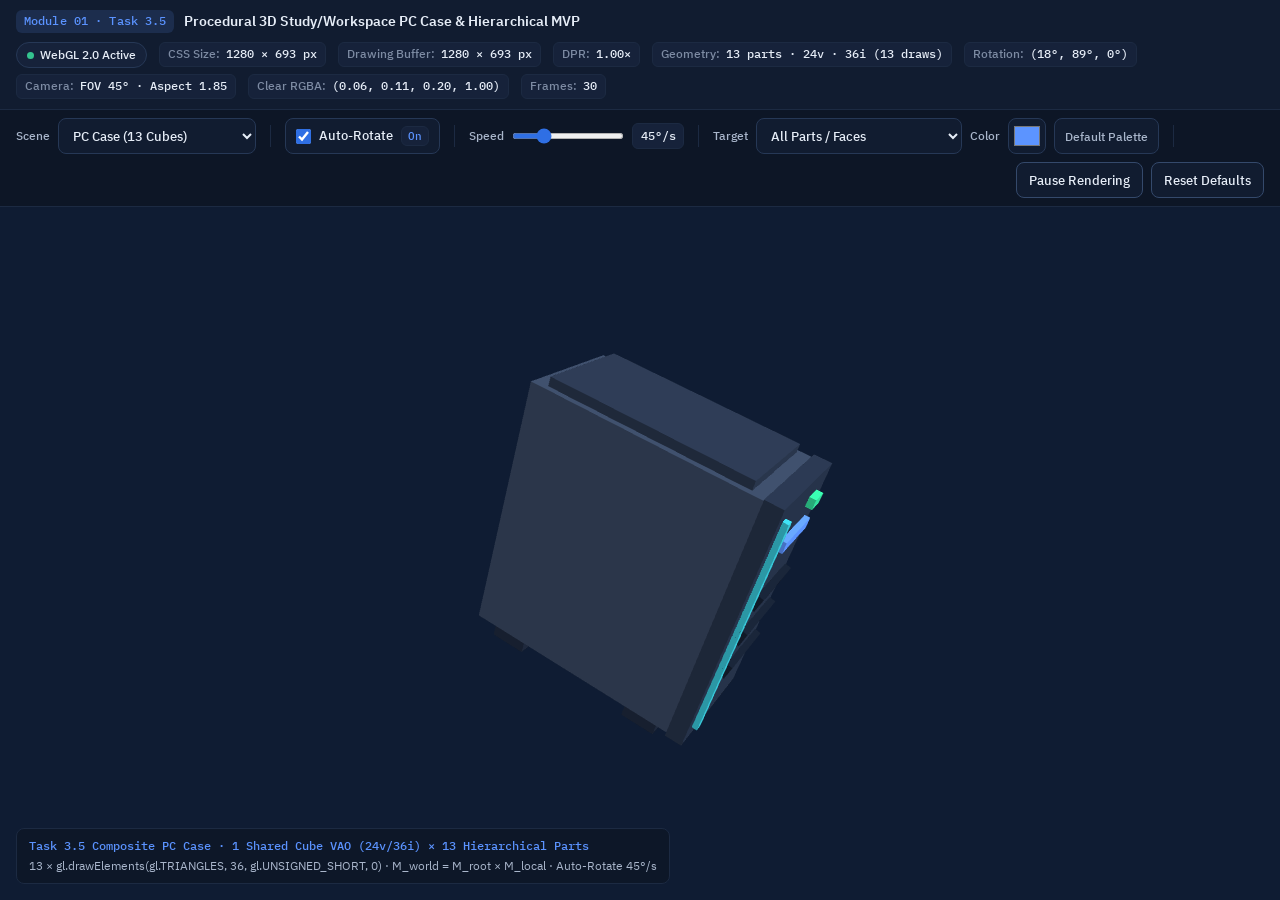
==== commit e000a4b5: "feat(pc-case): add procedural modeling for Desktop PC Tower Case with 13 components - Implemented pc" ====
--- a/modules/module1-webgl/index.html
+++ b/modules/module1-webgl/index.html
@@ -3,7 +3,7 @@
   <head>
     <meta charset="UTF-8" />
     <meta name="viewport" content="width=device-width, initial-scale=1.0" />
-    <title>Module 01: WebGL Graphics — Task 3.4 Animation &amp; Interactive Controls</title>
+    <title>Module 01: WebGL Graphics — Task 3.5 Procedural Study/Workspace PC Case</title>
     <link
       rel="icon"
       type="image/svg+xml"
@@ -14,12 +14,12 @@
   </head>
   <body>
     <main class="module-shell" aria-labelledby="module-title">
-      <!-- Top Instrument & Telemetry Bar (Diagnostics for Tasks 3.1 – 3.4) -->
+      <!-- Top Instrument & Telemetry Bar (Diagnostics for Tasks 3.1 – 3.5) -->
       <header class="instrument-bar">
         <div class="instrument-identity">
-          <span class="module-badge">Module 01 · Task 3.4</span>
+          <span class="module-badge">Module 01 · Task 3.5</span>
           <h1 class="instrument-title" id="module-title">
-            3D Cube Animation, MVP Matrices &amp; Interactive Controls
+            Procedural 3D Study/Workspace PC Case &amp; Hierarchical MVP
           </h1>
         </div>
 
@@ -56,16 +56,16 @@
           </li>
           <li
             class="telemetry-item"
-            title="Active mesh vertex count, EBO index count, and VBO stride"
+            title="Active scene draw calls, shared VBO vertex count, and EBO index count"
           >
             <span class="telemetry-label">Geometry:</span>
             <span class="telemetry-value" id="telemetry-geometry">
-              24 verts · 36 idx · 24B
-            </span>
-          </li>
-          <li
-            class="telemetry-item"
-            title="Current Euler rotation angles (rx, ry, rz) in degrees"
+              13 parts · 24v · 36i
+            </span>
+          </li>
+          <li
+            class="telemetry-item"
+            title="Current root Euler rotation angles (rx, ry, rz) in degrees"
           >
             <span class="telemetry-label">Rotation:</span>
             <span class="telemetry-value" id="telemetry-rotation">
@@ -94,12 +94,30 @@
         </ul>
       </header>
 
-      <!-- Task 3.4 Compact Interactive Control Strip -->
+      <!-- Task 3.4 & 3.5 Compact Interactive Control Strip -->
       <section
         class="control-panel"
         id="control-panel"
-        aria-label="3D animation and object controls"
+        aria-label="3D scene, animation, and object controls"
       >
+        <!-- Scene / Mesh Mode Selector (Task 3.5 PC Case vs. Task 3.3 Cube) -->
+        <div class="control-group">
+          <label class="control-label" for="control-mesh-mode">
+            Scene
+          </label>
+          <select
+            id="control-mesh-mode"
+            class="control-select"
+            aria-label="Select 3D scene model"
+          >
+            <option value="pccase" selected>PC Case (13 Cubes)</option>
+            <option value="cube">Reference Cube (Task 3.3)</option>
+            <option value="triangle">2D Triangle (Task 3.2)</option>
+          </select>
+        </div>
+
+        <span class="control-divider" aria-hidden="true"></span>
+
         <!-- A. Auto-Rotate Toggle -->
         <div class="control-group">
           <label class="control-toggle" for="control-auto-rotate">
@@ -144,23 +162,32 @@
 
         <span class="control-divider" aria-hidden="true"></span>
 
-        <!-- C. Object Vertex Color Control (VBO gl.bufferSubData update) -->
+        <!-- C. Component / Face Color Control -->
         <div class="control-group">
           <label class="control-label" for="control-color-target">
-            Face Target
+            Target
           </label>
           <select
             id="control-color-target"
             class="control-select"
-            aria-label="Select cube face or all faces for color update"
-          >
-            <option value="all" selected>All 6 Faces</option>
-            <option value="0">Front (+Z)</option>
-            <option value="1">Back (-Z)</option>
-            <option value="2">Top (+Y)</option>
-            <option value="3">Bottom (-Y)</option>
-            <option value="4">Right (+X)</option>
-            <option value="5">Left (-X)</option>
+            aria-label="Select PC case component group or cube face for color update"
+          >
+            <option value="all" selected>All Parts / Faces</option>
+            <optgroup label="PC Case Component Groups">
+              <option value="chassis">Main Chassis &amp; Top</option>
+              <option value="front">Front Bezel &amp; Shroud</option>
+              <option value="side">Tempered Glass Side</option>
+              <option value="accent">RGB Accent &amp; Power LED</option>
+              <option value="details">Vents, I/O &amp; Feet</option>
+            </optgroup>
+            <optgroup label="Cube Faces (Task 3.4)">
+              <option value="0">Front (+Z)</option>
+              <option value="1">Back (-Z)</option>
+              <option value="2">Top (+Y)</option>
+              <option value="3">Bottom (-Y)</option>
+              <option value="4">Right (+X)</option>
+              <option value="5">Left (-X)</option>
+            </optgroup>
           </select>
 
           <label class="control-label" for="control-object-color">
@@ -170,17 +197,17 @@
             type="color"
             id="control-object-color"
             class="control-color-input"
-            value="#5c94ff"
-            aria-label="Cube vertex color picker"
+            value="#384761"
+            aria-label="Object or face color picker"
           />
 
           <button
             type="button"
             id="control-color-palette"
             class="control-btn control-btn--compact"
-            title="Restore the default 6-face scientific color palette in the VBO"
-          >
-            6-Face Palette
+            title="Restore the default component colors and 6-face cube palette"
+          >
+            Default Palette
           </button>
         </div>
 
@@ -213,7 +240,7 @@
           class="webgl-canvas"
           tabindex="0"
           role="img"
-          aria-label="WebGL 2.0 3D rendering surface displaying an animated indexed 6-face colored 3D cube with interactive rotation speed, color, and lifecycle controls."
+          aria-label="WebGL 2.0 3D rendering surface displaying a procedural composite desktop PC tower case assembled from 13 reusable unit-cube primitives with hierarchical MVP transformations."
         >
           Your browser does not support the HTML5 canvas element or WebGL 2.0
           rendering context required for this graphics prototype.
@@ -222,10 +249,10 @@
         <!-- Stage Verification Caption -->
         <div class="stage-caption" id="stage-caption" aria-hidden="true">
           <span class="stage-caption-title" id="stage-caption-title">
-            GLSL ES 3.00 3D Pipeline · VAO + VBO (24v) + EBO (Uint16Array 36i)
+            Composite 3D PC Case · 13 Draw Calls Reusing 1 Cube VAO (24v / 36i)
           </span>
           <span class="stage-caption-text" id="stage-caption-text">
-            Delta-Time Animation (Δθ = ω · Δt) · MVP Uniforms + VBO gl.bufferSubData()
+            Hierarchical Transform: M_worldPart = M_root × M_localPart · Per-Part Uniforms
           </span>
         </div>
 
@@ -320,6 +347,7 @@
     <script src="./js/math.js"></script>
     <script src="./js/shaders.js"></script>
     <script src="./js/geometry.js"></script>
+    <script src="./js/pc-case.js"></script>
     <script src="./js/main.js"></script>
   </body>
 </html>
--- a/modules/module1-webgl/style.css
+++ b/modules/module1-webgl/style.css
@@ -613,3 +613,33 @@
     padding: 6px 10px;
   }
 }
+
+@media (max-width: 480px) {
+  .control-panel {
+    padding: 6px 8px;
+    gap: 6px 8px;
+  }
+
+  .control-group {
+    gap: 6px;
+  }
+
+  .control-toggle {
+    padding: 4px 8px;
+  }
+
+  .control-slider {
+    width: 76px;
+  }
+
+  .control-select {
+    padding: 4px 6px;
+    font-size: 0.75rem;
+  }
+
+  .control-btn {
+    padding: 6px 8px;
+    font-size: 0.75rem;
+  }
+}
+
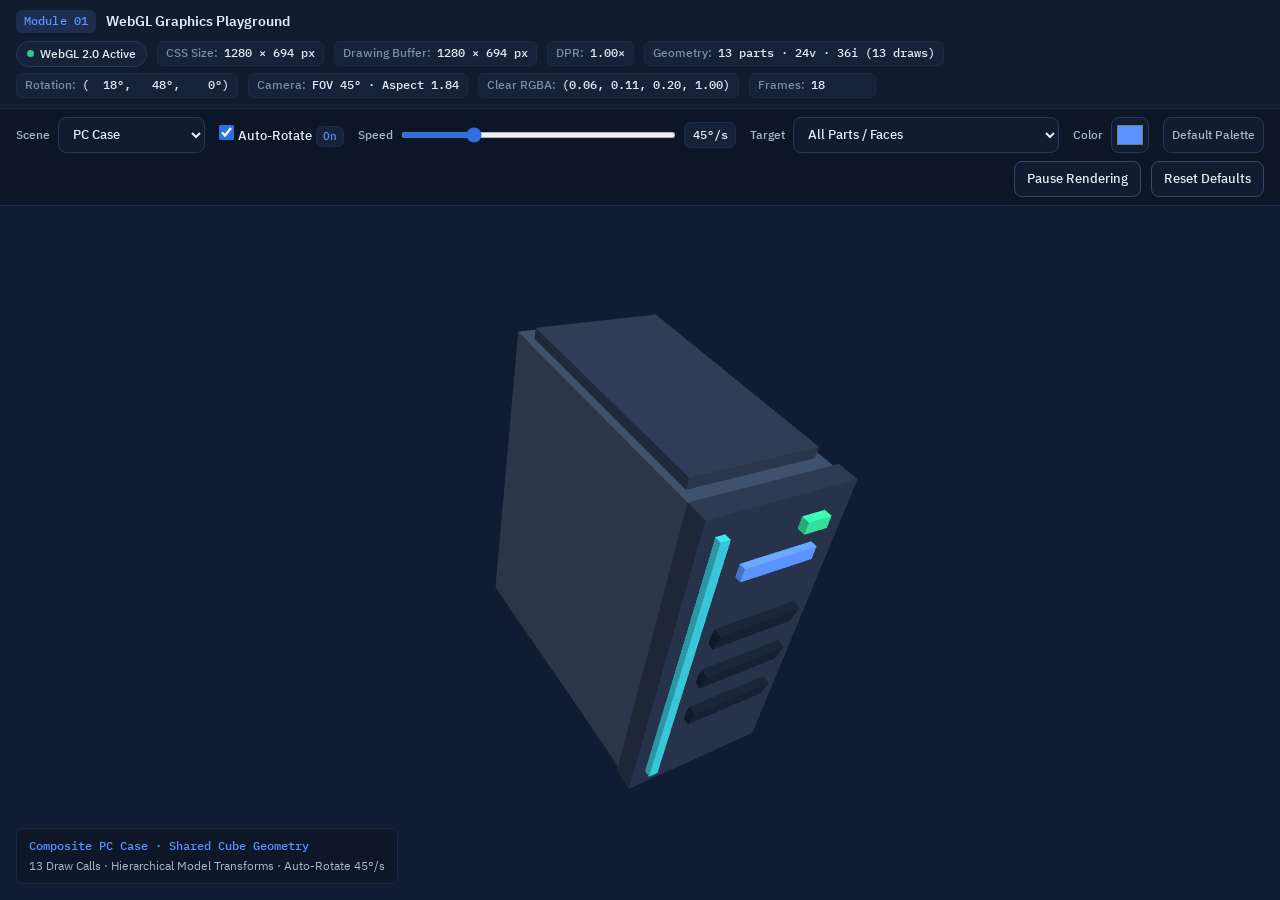
==== commit 1af18061: "Add layout verification script and UI/UX polish documentation for Module 1 - Introduced `verify-task" ====
--- a/modules/module1-webgl/index.html
+++ b/modules/module1-webgl/index.html
@@ -3,7 +3,7 @@
   <head>
     <meta charset="UTF-8" />
     <meta name="viewport" content="width=device-width, initial-scale=1.0" />
-    <title>Module 01: WebGL Graphics — Task 3.5 Procedural Study/Workspace PC Case</title>
+    <title>Module 01: WebGL Graphics — WebGL Graphics Playground</title>
     <link
       rel="icon"
       type="image/svg+xml"
@@ -14,207 +14,216 @@
   </head>
   <body>
     <main class="module-shell" aria-labelledby="module-title">
-      <!-- Top Instrument & Telemetry Bar (Diagnostics for Tasks 3.1 – 3.5) -->
+      <!-- Top Instrument & Telemetry Bar (Runtime Diagnostics) -->
       <header class="instrument-bar">
         <div class="instrument-identity">
-          <span class="module-badge">Module 01 · Task 3.5</span>
+          <span class="module-badge">Module 01</span>
           <h1 class="instrument-title" id="module-title">
-            Procedural 3D Study/Workspace PC Case &amp; Hierarchical MVP
+            WebGL Graphics Playground
           </h1>
         </div>
 
-        <ul class="telemetry-list" aria-label="WebGL runtime diagnostics">
-          <li>
-            <span
-              class="status-pill"
-              id="status-pill"
-              data-state="active"
-              role="status"
-              aria-live="polite"
-            >
-              <span class="status-dot" aria-hidden="true"></span>
-              <span id="status-text">Initializing…</span>
-            </span>
-          </li>
-          <li class="telemetry-item" title="Canvas CSS layout dimensions in CSS pixels">
-            <span class="telemetry-label">CSS Size:</span>
-            <span class="telemetry-value" id="telemetry-css-size">0 × 0 px</span>
-          </li>
-          <li
-            class="telemetry-item"
-            title="WebGL GPU drawing-buffer dimensions in physical pixels"
-          >
-            <span class="telemetry-label">Drawing Buffer:</span>
-            <span class="telemetry-value" id="telemetry-buffer-size">0 × 0 px</span>
-          </li>
-          <li
-            class="telemetry-item"
-            title="Effective Device Pixel Ratio applied to drawing buffer"
-          >
-            <span class="telemetry-label">DPR:</span>
-            <span class="telemetry-value" id="telemetry-dpr">1.00×</span>
-          </li>
-          <li
-            class="telemetry-item"
-            title="Active scene draw calls, shared VBO vertex count, and EBO index count"
-          >
-            <span class="telemetry-label">Geometry:</span>
-            <span class="telemetry-value" id="telemetry-geometry">
-              13 parts · 24v · 36i
-            </span>
-          </li>
-          <li
-            class="telemetry-item"
-            title="Current root Euler rotation angles (rx, ry, rz) in degrees"
-          >
-            <span class="telemetry-label">Rotation:</span>
-            <span class="telemetry-value" id="telemetry-rotation">
-              (18°, -28°, 0°)
-            </span>
-          </li>
-          <li
-            class="telemetry-item"
-            title="Perspective projection vertical FOV and drawing-buffer aspect ratio"
-          >
-            <span class="telemetry-label">Camera:</span>
-            <span class="telemetry-value" id="telemetry-camera">
-              FOV 45° · Aspect 1.00
-            </span>
-          </li>
-          <li class="telemetry-item" title="Configured RGBA framebuffer clear color">
-            <span class="telemetry-label">Clear RGBA:</span>
-            <span class="telemetry-value" id="telemetry-clear-color">
-              (0.06, 0.11, 0.20, 1.00)
-            </span>
-          </li>
-          <li class="telemetry-item" title="Active requestAnimationFrame loop counter">
-            <span class="telemetry-label">Frames:</span>
-            <span class="telemetry-value" id="telemetry-frames">0</span>
-          </li>
-        </ul>
+        <!-- Telemetry Container: Exactly Two Intentional Desktop Rows -->
+        <div class="telemetry-bar" aria-label="WebGL runtime diagnostics">
+          <!-- Row 1: WebGL Status & Rendering Configuration -->
+          <ul class="telemetry-row telemetry-row--config" aria-label="WebGL Status and Rendering Configuration">
+            <li class="telemetry-status-wrapper">
+              <span
+                class="status-pill"
+                id="status-pill"
+                data-state="active"
+                role="status"
+                aria-live="polite"
+              >
+                <span class="status-dot" aria-hidden="true"></span>
+                <span id="status-text">Initializing…</span>
+              </span>
+            </li>
+            <li class="telemetry-item" title="Canvas CSS layout dimensions in CSS pixels">
+              <span class="telemetry-label">CSS Size:</span>
+              <span class="telemetry-value" id="telemetry-css-size">0 × 0 px</span>
+            </li>
+            <li
+              class="telemetry-item"
+              title="WebGL GPU drawing-buffer dimensions in physical pixels"
+            >
+              <span class="telemetry-label">Drawing Buffer:</span>
+              <span class="telemetry-value" id="telemetry-buffer-size">0 × 0 px</span>
+            </li>
+            <li
+              class="telemetry-item"
+              title="Effective Device Pixel Ratio applied to drawing buffer"
+            >
+              <span class="telemetry-label">DPR:</span>
+              <span class="telemetry-value" id="telemetry-dpr">1.00×</span>
+            </li>
+            <li
+              class="telemetry-item telemetry-item--geometry"
+              title="Active scene draw calls, shared VBO vertex count, and EBO index count"
+            >
+              <span class="telemetry-label">Geometry:</span>
+              <span class="telemetry-value" id="telemetry-geometry">
+                13 parts · 24v · 36i
+              </span>
+            </li>
+          </ul>
+
+          <!-- Row 2: Scene & Runtime Diagnostics -->
+          <ul class="telemetry-row telemetry-row--diagnostics" aria-label="Scene and Runtime Diagnostics">
+            <li
+              class="telemetry-item telemetry-item--rotation"
+              title="Current root Euler rotation angles (rx, ry, rz) in degrees"
+            >
+              <span class="telemetry-label">Rotation:</span>
+              <span class="telemetry-value telemetry-value--rotation" id="telemetry-rotation">
+                ( 18°,  -28°,   0°)
+              </span>
+            </li>
+            <li
+              class="telemetry-item telemetry-item--camera"
+              title="Perspective projection vertical FOV and drawing-buffer aspect ratio"
+            >
+              <span class="telemetry-label">Camera:</span>
+              <span class="telemetry-value" id="telemetry-camera">
+                FOV 45° · Aspect 1.00
+              </span>
+            </li>
+            <li class="telemetry-item telemetry-item--clear" title="Configured RGBA framebuffer clear color">
+              <span class="telemetry-label">Clear RGBA:</span>
+              <span class="telemetry-value" id="telemetry-clear-color">
+                (0.06, 0.11, 0.20, 1.00)
+              </span>
+            </li>
+            <li class="telemetry-item telemetry-item--frames" title="Active requestAnimationFrame loop counter">
+              <span class="telemetry-label">Frames:</span>
+              <span class="telemetry-value telemetry-value--frames" id="telemetry-frames">0</span>
+            </li>
+          </ul>
+        </div>
       </header>
 
-      <!-- Task 3.4 & 3.5 Compact Interactive Control Strip -->
+      <!-- Interactive Control Panel: Dedicated Two-Row Architecture -->
       <section
         class="control-panel"
         id="control-panel"
-        aria-label="3D scene, animation, and object controls"
+        aria-label="3D scene, animation, and appearance controls"
       >
-        <!-- Scene / Mesh Mode Selector (Task 3.5 PC Case vs. Task 3.3 Cube) -->
-        <div class="control-group">
-          <label class="control-label" for="control-mesh-mode">
-            Scene
-          </label>
-          <select
-            id="control-mesh-mode"
-            class="control-select"
-            aria-label="Select 3D scene model"
-          >
-            <option value="pccase" selected>PC Case (13 Cubes)</option>
-            <option value="cube">Reference Cube (Task 3.3)</option>
-            <option value="triangle">2D Triangle (Task 3.2)</option>
-          </select>
-        </div>
-
-        <span class="control-divider" aria-hidden="true"></span>
-
-        <!-- A. Auto-Rotate Toggle -->
-        <div class="control-group">
-          <label class="control-toggle" for="control-auto-rotate">
+        <!-- Row 1: Primary Controls Distributed Proportionally across Full Available Width -->
+        <div class="control-panel__primary">
+          <!-- 1. Scene Selection -->
+          <div class="control-item control-item--scene">
+            <label class="control-label" for="control-mesh-mode">
+              Scene
+            </label>
+            <select
+              id="control-mesh-mode"
+              class="control-select"
+              aria-label="Select 3D scene model"
+            >
+              <option value="pccase" selected>PC Case</option>
+              <option value="cube">Reference Cube</option>
+              <option value="triangle">2D Triangle</option>
+            </select>
+          </div>
+
+          <!-- 2. Auto-Rotate Checkbox Toggle -->
+          <div class="control-item control-item--toggle">
+            <label class="control-toggle" for="control-auto-rotate">
+              <input
+                type="checkbox"
+                id="control-auto-rotate"
+                class="control-checkbox"
+                checked
+              />
+              <span class="control-toggle-text">Auto-Rotate</span>
+              <span class="control-state-chip" id="control-auto-rotate-state">
+                On
+              </span>
+            </label>
+          </div>
+
+          <!-- 3. Rotation Speed Slider -->
+          <div class="control-item control-item--speed">
+            <label class="control-label" for="control-rotation-speed">
+              Speed
+            </label>
             <input
-              type="checkbox"
-              id="control-auto-rotate"
-              class="control-checkbox"
-              checked
+              type="range"
+              id="control-rotation-speed"
+              class="control-slider"
+              min="0"
+              max="180"
+              step="1"
+              value="45"
+              aria-describedby="control-speed-value"
             />
-            <span class="control-toggle-text">Auto-Rotate</span>
-            <span class="control-state-chip" id="control-auto-rotate-state">
-              On
-            </span>
-          </label>
-        </div>
-
-        <span class="control-divider" aria-hidden="true"></span>
-
-        <!-- B. Rotation Speed Slider (Degrees / Second) -->
-        <div class="control-group control-group--slider">
-          <label class="control-label" for="control-rotation-speed">
-            Speed
-          </label>
-          <input
-            type="range"
-            id="control-rotation-speed"
-            class="control-slider"
-            min="0"
-            max="180"
-            step="1"
-            value="45"
-            aria-describedby="control-speed-value"
-          />
-          <output
-            class="control-output"
-            id="control-speed-value"
-            for="control-rotation-speed"
-          >
-            45°/s
-          </output>
-        </div>
-
-        <span class="control-divider" aria-hidden="true"></span>
-
-        <!-- C. Component / Face Color Control -->
-        <div class="control-group">
-          <label class="control-label" for="control-color-target">
-            Target
-          </label>
-          <select
-            id="control-color-target"
-            class="control-select"
-            aria-label="Select PC case component group or cube face for color update"
-          >
-            <option value="all" selected>All Parts / Faces</option>
-            <optgroup label="PC Case Component Groups">
-              <option value="chassis">Main Chassis &amp; Top</option>
-              <option value="front">Front Bezel &amp; Shroud</option>
-              <option value="side">Tempered Glass Side</option>
-              <option value="accent">RGB Accent &amp; Power LED</option>
-              <option value="details">Vents, I/O &amp; Feet</option>
-            </optgroup>
-            <optgroup label="Cube Faces (Task 3.4)">
-              <option value="0">Front (+Z)</option>
-              <option value="1">Back (-Z)</option>
-              <option value="2">Top (+Y)</option>
-              <option value="3">Bottom (-Y)</option>
-              <option value="4">Right (+X)</option>
-              <option value="5">Left (-X)</option>
-            </optgroup>
-          </select>
-
-          <label class="control-label" for="control-object-color">
-            Color
-          </label>
-          <input
-            type="color"
-            id="control-object-color"
-            class="control-color-input"
-            value="#384761"
-            aria-label="Object or face color picker"
-          />
-
-          <button
-            type="button"
-            id="control-color-palette"
-            class="control-btn control-btn--compact"
-            title="Restore the default component colors and 6-face cube palette"
-          >
-            Default Palette
-          </button>
-        </div>
-
-        <span class="control-divider" aria-hidden="true"></span>
-
-        <!-- D. Pause / Resume Rendering & E. Reset to Defaults -->
-        <div class="control-group control-group--actions">
+            <output
+              class="control-output"
+              id="control-speed-value"
+              for="control-rotation-speed"
+            >
+              45°/s
+            </output>
+          </div>
+
+          <!-- 4. Face / Part Target Select -->
+          <div class="control-item control-item--target">
+            <label class="control-label" for="control-color-target">
+              Target
+            </label>
+            <select
+              id="control-color-target"
+              class="control-select"
+              aria-label="Select component group or cube face for color update"
+            >
+              <option value="all" selected>All Parts / Faces</option>
+              <optgroup label="PC Case Component Groups">
+                <option value="chassis">Main Chassis &amp; Top</option>
+                <option value="front">Front Bezel &amp; Shroud</option>
+                <option value="side">Tempered Glass Side</option>
+                <option value="accent">RGB Accent &amp; Power LED</option>
+                <option value="details">Vents, I/O &amp; Feet</option>
+              </optgroup>
+              <optgroup label="Cube Faces">
+                <option value="0">Front (+Z)</option>
+                <option value="1">Back (-Z)</option>
+                <option value="2">Top (+Y)</option>
+                <option value="3">Bottom (-Y)</option>
+                <option value="4">Right (+X)</option>
+                <option value="5">Left (-X)</option>
+              </optgroup>
+            </select>
+          </div>
+
+          <!-- 5. Object Color Picker -->
+          <div class="control-item control-item--color">
+            <label class="control-label" for="control-object-color">
+              Color
+            </label>
+            <input
+              type="color"
+              id="control-object-color"
+              class="control-color-input"
+              value="#384761"
+              aria-label="Object or face color picker"
+            />
+          </div>
+
+          <!-- 6. Default Palette Button -->
+          <div class="control-item control-item--palette">
+            <button
+              type="button"
+              id="control-color-palette"
+              class="control-btn control-btn--compact"
+              title="Restore default component colors and 6-face cube palette"
+            >
+              Default Palette
+            </button>
+          </div>
+        </div>
+
+        <!-- Row 2: Dedicated Actions Row Aligned to the Right on Desktop -->
+        <div class="control-panel__actions">
           <button
             type="button"
             id="control-pause-resume"
@@ -249,10 +258,10 @@
         <!-- Stage Verification Caption -->
         <div class="stage-caption" id="stage-caption" aria-hidden="true">
           <span class="stage-caption-title" id="stage-caption-title">
-            Composite 3D PC Case · 13 Draw Calls Reusing 1 Cube VAO (24v / 36i)
+            Composite PC Case · Shared Cube Geometry
           </span>
           <span class="stage-caption-text" id="stage-caption-text">
-            Hierarchical Transform: M_worldPart = M_root × M_localPart · Per-Part Uniforms
+            13 Draw Calls · Hierarchical Model Transforms
           </span>
         </div>
 
--- a/modules/module1-webgl/style.css
+++ b/modules/module1-webgl/style.css
@@ -43,13 +43,14 @@
 body {
   width: 100%;
   height: 100%;
-  min-height: 100dvh;
+  min-height: 100%;
   background-color: var(--bg-canvas);
   color: var(--text-primary);
   font-family: var(--font-sans);
   font-size: 16px;
   line-height: 1.5;
-  overflow: hidden;
+  overflow-x: hidden;
+  overflow-y: auto;
   -webkit-font-smoothing: antialiased;
   -moz-osx-font-smoothing: grayscale;
 }
@@ -62,8 +63,11 @@
   display: flex;
   flex-direction: column;
   width: 100%;
-  height: 100dvh;
+  min-height: 100%;
+  height: 100%;
   background-color: var(--bg-canvas);
+  overflow-x: hidden;
+  overflow-y: auto;
 }
 
 /* ==========================================================================
@@ -72,10 +76,8 @@
 
 .instrument-bar {
   display: flex;
-  flex-wrap: wrap;
-  align-items: center;
-  justify-content: space-between;
-  gap: 8px 16px;
+  flex-direction: column;
+  gap: 8px;
   padding: 10px 16px;
   background-color: var(--bg-surface);
   border-bottom: 1px solid var(--border-subtle);
@@ -114,12 +116,32 @@
   text-overflow: ellipsis;
 }
 
-.telemetry-list {
+/*
+ * Dedicated Two-Row Telemetry Container
+ * Row 1: WebGL Status & Rendering Configuration (5 items: Status, CSS Size, Buffer, DPR, Geometry)
+ * Row 2: Scene & Runtime Diagnostics (4 items: Rotation, Camera, Clear RGBA, Frames)
+ * Physical row separation guarantees dynamic changes in Rotation/Frames NEVER cause row jumping.
+ */
+.telemetry-bar {
+  display: flex;
+  flex-direction: column;
+  gap: 6px;
+  width: 100%;
+}
+
+.telemetry-row {
   display: flex;
   flex-wrap: wrap;
   align-items: center;
-  gap: 6px 12px;
+  gap: 6px 10px;
   list-style: none;
+  width: 100%;
+}
+
+.telemetry-status-wrapper {
+  display: inline-flex;
+  align-items: center;
+  flex-shrink: 0;
 }
 
 .telemetry-item {
@@ -132,6 +154,49 @@
   border: 1px solid var(--border-subtle);
   font-size: 0.75rem;
   line-height: 1.4;
+  white-space: nowrap;
+  flex-shrink: 0;
+}
+
+.telemetry-item--geometry {
+  flex-shrink: 1;
+  min-width: 0;
+}
+
+/*
+ * Deterministic Euler Rotation Chip
+ * Invariant 21-character monospace layout with tabular numerals and preserved whitespace
+ * ensures numeric variations (e.g. 77° vs -179°) produce zero subpixel width changes.
+ */
+.telemetry-item--rotation {
+  white-space: nowrap;
+  flex-shrink: 0;
+}
+
+.telemetry-value--rotation {
+  display: inline-block;
+  font-family: var(--font-mono);
+  font-variant-numeric: tabular-nums;
+  white-space: pre;
+  min-width: 21ch;
+  text-align: left;
+}
+
+/*
+ * Stable Frames Counter Chip
+ * Reserves 8 characters to comfortably accommodate values up to 99,999,999 without width shifts.
+ */
+.telemetry-item--frames {
+  white-space: nowrap;
+  flex-shrink: 0;
+}
+
+.telemetry-value--frames {
+  display: inline-block;
+  font-family: var(--font-mono);
+  font-variant-numeric: tabular-nums;
+  min-width: 8ch;
+  text-align: left;
 }
 
 .telemetry-label {
@@ -157,6 +222,7 @@
   font-size: 0.75rem;
   font-weight: 500;
   color: var(--text-primary);
+  white-space: nowrap;
 }
 
 .status-dot {
@@ -181,37 +247,98 @@
 }
 
 /* ==========================================================================
-   Task 3.4 Compact Interactive Control Strip
+   Two-Row Interactive Control Panel
+   - Row 1 (.control-panel__primary): Proportional CSS Grid across 100% available width
+   - Row 2 (.control-panel__actions): Dedicated Actions row aligned right on desktop
    ========================================================================== */
 
 .control-panel {
   display: flex;
-  flex-wrap: wrap;
-  align-items: center;
-  gap: 8px 14px;
+  flex-direction: column;
+  gap: 8px;
   padding: 8px 16px;
   background-color: var(--bg-surface-sunken);
   border-bottom: 1px solid var(--border-subtle);
   flex-shrink: 0;
   z-index: 2;
-}
-
-.control-group {
-  display: inline-flex;
-  flex-wrap: wrap;
+  width: 100%;
+}
+
+/*
+ * Row 1 – Primary Controls (CSS Grid)
+ * Allocates flexible fractional space (fr) to controls that benefit from expansion
+ * (Scene, Speed slider, and Target select) while keeping Auto-Rotate, Color,
+ * and Default Palette at their natural compact sizes.
+ */
+.control-panel__primary {
+  display: grid;
+  grid-template-columns: 
+    minmax(125px, 1.1fr)     /* 1. Scene */
+    auto                     /* 2. Auto-Rotate */
+    minmax(180px, 2.2fr)     /* 3. Speed slider */
+    minmax(160px, 1.8fr)     /* 4. Target */
+    auto                     /* 5. Color */
+    auto;                    /* 6. Default Palette */
+  align-items: center;
+  gap: 8px 14px;
+  width: 100%;
+}
+
+.control-item {
+  display: inline-flex;
   align-items: center;
   gap: 8px;
-}
-
-.control-group--actions {
-  margin-left: auto;
+  min-width: 0;
+}
+
+.control-item--scene,
+.control-item--target {
+  width: 100%;
+}
+
+.control-item--scene .control-select,
+.control-item--target .control-select {
+  flex: 1 1 0;
+  width: 100%;
+  min-width: 0;
+}
+
+.control-item--speed {
+  display: inline-flex;
+  align-items: center;
+  gap: 8px;
+  width: 100%;
+}
+
+.control-item--speed .control-slider {
+  flex: 1 1 0;
+  width: 100%;
+  min-width: 80px;
+}
+
+.control-item--color {
+  flex-shrink: 0;
+}
+
+.control-item--palette {
+  flex-shrink: 0;
+}
+
+/*
+ * Row 2 – Actions (Right-Aligned on Desktop)
+ * A dedicated second row holding Pause/Resume and Reset Defaults.
+ * Uses justify-content: flex-end on desktop to align flush with the right boundary.
+ */
+.control-panel__actions {
+  display: flex;
+  align-items: center;
+  justify-content: flex-end;
+  gap: 10px;
+  width: 100%;
 }
 
 .control-divider {
-  width: 1px;
-  height: 22px;
-  background-color: var(--border-subtle);
-  flex-shrink: 0;
+  display: none !important;
 }
 
 .control-label {
@@ -219,6 +346,8 @@
   font-weight: 500;
   color: var(--text-secondary);
   white-space: nowrap;
+  flex-shrink: 0;
+}
 }
 
 /* A. Auto-Rotate Checkbox Toggle */
@@ -283,7 +412,7 @@
 
 /* B. Rotation Speed Slider */
 .control-slider {
-  width: 112px;
+  width: 88px;
   height: 6px;
   accent-color: #2f6fe4;
   cursor: pointer;
@@ -395,7 +524,7 @@
 }
 
 .control-btn--compact {
-  padding: 5px 10px;
+  padding: 5px 8px;
   font-size: 0.75rem;
   border-color: var(--border-default);
   color: var(--text-secondary);
@@ -411,9 +540,9 @@
 
 .canvas-stage {
   position: relative;
-  flex: 1;
-  width: 100%;
-  min-height: 0;
+  flex: 1 0 220px;
+  width: 100%;
+  min-height: 220px;
   background-color: var(--bg-surface-sunken);
   overflow: hidden;
 }
@@ -571,17 +700,31 @@
 }
 
 /* ==========================================================================
-   Responsive Adjustments for Compact / Mobile Viewports
+   Responsive Adjustments for Tablet & Mobile Viewports
    ========================================================================== */
+
+@media (max-width: 1024px) {
+  .control-panel__primary {
+    grid-template-columns: 
+      minmax(130px, 1.1fr) 
+      auto 
+      minmax(170px, 1.9fr);
+    gap: 8px 12px;
+  }
+}
 
 @media (max-width: 767px) {
   .instrument-bar {
-    padding: 8px 12px;
-    gap: 6px 8px;
+    padding: 6px 12px;
+    gap: 6px;
   }
 
   .instrument-title {
-    font-size: 0.8125rem;
+    font-size: 0.75rem;
+  }
+
+  .telemetry-row {
+    gap: 4px 6px;
   }
 
   .telemetry-item {
@@ -589,57 +732,137 @@
     font-size: 0.6875rem;
   }
 
+  .telemetry-value--rotation {
+    width: auto;
+    min-width: 19ch;
+  }
+
+  .telemetry-value--frames {
+    width: auto;
+    min-width: 8ch;
+  }
+
   .control-panel {
     padding: 6px 12px;
-    gap: 6px 10px;
-  }
-
-  .control-divider {
-    display: none;
-  }
-
-  .control-group--actions {
-    margin-left: 0;
+    gap: 6px;
+  }
+
+  .control-panel__primary {
+    grid-template-columns: 1fr 1fr;
+    gap: 8px 10px;
+  }
+
+  .control-item--scene,
+  .control-item--speed,
+  .control-item--target {
+    grid-column: 1 / -1;
   }
 
   .control-slider {
-    width: 88px;
+    width: 100%;
+  }
+
+  .control-panel__actions {
+    justify-content: flex-end;
+  }
+
+  .canvas-stage {
+    min-height: 200px;
+    flex: 1 0 200px;
   }
 
   .stage-caption {
-    left: 10px;
-    right: 10px;
-    bottom: 10px;
-    padding: 6px 10px;
+    left: 8px;
+    right: 8px;
+    bottom: 8px;
+    padding: 4px 8px;
   }
 }
 
 @media (max-width: 480px) {
+  .instrument-bar {
+    padding: 4px 8px;
+    gap: 4px;
+  }
+
+  .telemetry-bar {
+    gap: 4px;
+  }
+
+  .telemetry-row {
+    gap: 3px 4px;
+  }
+
+  .telemetry-item {
+    padding: 1px 4px;
+    font-size: 0.625rem;
+  }
+
+  .telemetry-value--rotation {
+    width: auto;
+    min-width: 17ch;
+  }
+
+  .telemetry-value--frames {
+    width: auto;
+    min-width: 8ch;
+  }
+
   .control-panel {
-    padding: 6px 8px;
-    gap: 6px 8px;
-  }
-
-  .control-group {
+    padding: 4px 8px;
     gap: 6px;
   }
 
+  .control-panel__primary {
+    grid-template-columns: 1fr;
+    gap: 6px;
+  }
+
+  .control-item--scene,
+  .control-item--toggle,
+  .control-item--speed,
+  .control-item--target,
+  .control-item--color,
+  .control-item--palette {
+    grid-column: auto;
+    width: 100%;
+  }
+
   .control-toggle {
+    padding: 3px 8px;
+    min-height: 32px;
+    width: 100%;
+  }
+
+  .control-select {
+    padding: 3px 6px;
+    min-height: 32px;
+    font-size: 0.75rem;
+  }
+
+  .control-color-input {
+    width: 32px;
+    height: 32px;
+  }
+
+  .control-btn {
     padding: 4px 8px;
-  }
-
-  .control-slider {
-    width: 76px;
-  }
-
-  .control-select {
-    padding: 4px 6px;
+    min-height: 32px;
     font-size: 0.75rem;
   }
 
-  .control-btn {
-    padding: 6px 8px;
-    font-size: 0.75rem;
-  }
-}
-
+  .control-panel__actions {
+    width: 100%;
+    justify-content: stretch;
+  }
+
+  .control-panel__actions .control-btn {
+    flex: 1 1 0;
+  }
+
+  .canvas-stage {
+    min-height: 180px;
+    flex: 1 0 180px;
+  }
+}
+
